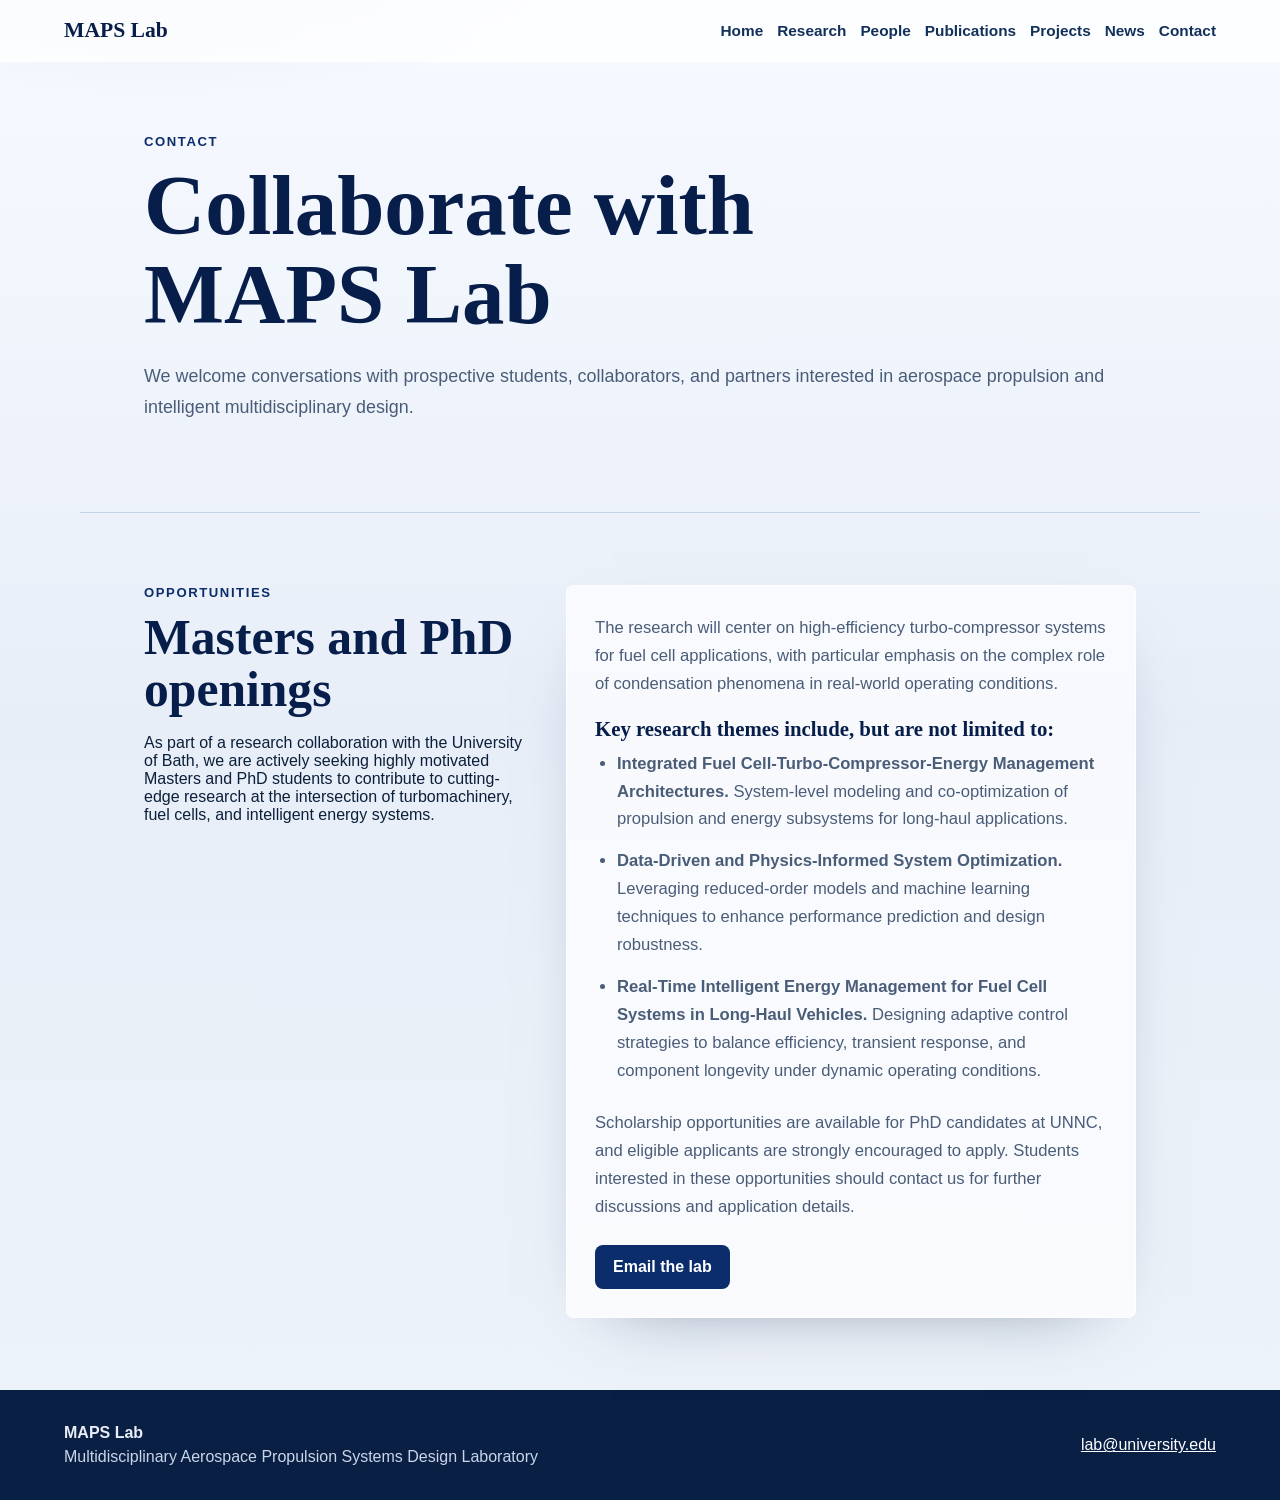
==== contact/index.html @ 4d996720 "Add multi-page website structure" ====
﻿<!doctype html>
<html lang="en">
<head>
  <meta charset="utf-8">
  <meta name="viewport" content="width=device-width, initial-scale=1">
  <title>Contact | MAPS Lab</title>
  <meta name="description" content="Contact - MAPS Lab">
  <link rel="stylesheet" href="../styles.css">
</head>
<body>
  <header class="site-header">
    <a class="brand" href="../index.html">MAPS Lab</a>
    <nav aria-label="Primary navigation">
      <a href="../index.html">Home</a>
      <a href="../research/">Research</a>
      <a href="../people/">People</a>
      <a href="../publications/">Publications</a>
      <a href="../projects/">Projects</a>
      <a href="../news/">News</a>
      <a href="../contact/">Contact</a>
    </nav>
  </header>

  <main>
    <section class="section page-hero">
      <p class="eyebrow">Contact</p>
      <h1>Collaborate with MAPS Lab</h1>
      <p class="lede">We welcome conversations with prospective students, collaborators, and partners interested in aerospace propulsion and intelligent multidisciplinary design.</p>
    </section>
    <section class="section openings-section">
      <div class="section-heading">
        <p class="eyebrow">Opportunities</p>
        <h2>Masters and PhD openings</h2>
        <p>As part of a research collaboration with the University of Bath, we are actively seeking highly motivated Masters and PhD students to contribute to cutting-edge research at the intersection of turbomachinery, fuel cells, and intelligent energy systems.</p>
      </div>
      <div class="openings-detail">
        <p>The research will center on high-efficiency turbo-compressor systems for fuel cell applications, with particular emphasis on the complex role of condensation phenomena in real-world operating conditions.</p>
        <h3>Key research themes include, but are not limited to:</h3>
        <ul>
          <li><strong>Integrated Fuel Cell-Turbo-Compressor-Energy Management Architectures.</strong> System-level modeling and co-optimization of propulsion and energy subsystems for long-haul applications.</li>
          <li><strong>Data-Driven and Physics-Informed System Optimization.</strong> Leveraging reduced-order models and machine learning techniques to enhance performance prediction and design robustness.</li>
          <li><strong>Real-Time Intelligent Energy Management for Fuel Cell Systems in Long-Haul Vehicles.</strong> Designing adaptive control strategies to balance efficiency, transient response, and component longevity under dynamic operating conditions.</li>
        </ul>
        <p>Scholarship opportunities are available for PhD candidates at UNNC, and eligible applicants are strongly encouraged to apply. Students interested in these opportunities should contact us for further discussions and application details.</p>
        <a class="button primary" href="mailto:lab@university.edu">Email the lab</a>
      </div>
    </section>
  </main>

  <footer class="site-footer">
    <div><strong>MAPS Lab</strong><p>Multidisciplinary Aerospace Propulsion Systems Design Laboratory</p></div>
    <a href="mailto:lab@university.edu">lab@university.edu</a>
  </footer>
</body>
</html>
---- styles.css ----
﻿:root {
  --bg: #eef3fa;
  --surface: #ffffff;
  --ink: #0b1f3a;
  --muted: #4a5d78;
  --primary: #0c2d6b;
  --primary-dark: #071e4a;
  --border: #c5d3e8;
  --soft: #e4ecf8;
  --shadow: 0 24px 70px -46px rgba(10, 31, 68, 0.55);
}

* {
  box-sizing: border-box;
}

html {
  scroll-behavior: smooth;
}

body {
  margin: 0;
  background:
    radial-gradient(900px 420px at 12% -10%, rgba(12, 45, 107, 0.12), transparent 60%),
    linear-gradient(180deg, #f7faff 0%, #e8eef8 48%, var(--bg) 100%);
  color: var(--ink);
  font-family: "Source Sans 3", "Segoe UI", Arial, sans-serif;
}

a {
  color: var(--primary);
}

.site-header {
  position: sticky;
  top: 0;
  z-index: 10;
  display: flex;
  align-items: center;
  justify-content: space-between;
  gap: 24px;
  padding: 18px clamp(20px, 5vw, 72px);
  border-bottom: 1px solid rgba(255, 255, 255, 0.72);
  background: rgba(255, 255, 255, 0.74);
  backdrop-filter: blur(18px);
}

.brand {
  color: var(--primary-dark);
  font-family: Georgia, serif;
  font-size: 1.35rem;
  font-weight: 700;
  text-decoration: none;
  white-space: nowrap;
}

nav {
  display: flex;
  flex-wrap: wrap;
  justify-content: flex-end;
  gap: 6px 14px;
}

nav a {
  color: #12305a;
  font-size: 0.96rem;
  font-weight: 650;
  text-decoration: none;
}

nav a:hover {
  color: var(--primary);
}

.section {
  max-width: 1120px;
  margin: 0 auto;
  padding: 72px clamp(20px, 5vw, 72px);
}

.hero {
  display: grid;
  grid-template-columns: minmax(0, 1.1fr) minmax(280px, 0.9fr);
  align-items: center;
  gap: 42px;
  min-height: calc(100vh - 72px);
}

.eyebrow {
  margin: 0 0 12px;
  color: var(--primary);
  font-size: 0.82rem;
  font-weight: 800;
  letter-spacing: 0.12em;
  text-transform: uppercase;
}

h1,
h2,
h3,
p {
  margin-top: 0;
}

h1,
h2,
h3 {
  font-family: Georgia, serif;
  line-height: 1.05;
}

h1 {
  max-width: 760px;
  margin-bottom: 22px;
  color: var(--primary-dark);
  font-size: clamp(2.5rem, 7vw, 5.3rem);
}

h2 {
  margin-bottom: 18px;
  color: var(--primary-dark);
  font-size: clamp(2rem, 4vw, 3.1rem);
}

h3 {
  margin-bottom: 10px;
  color: var(--primary-dark);
  font-size: 1.25rem;
}

.lede,
.prose p,
.callout p {
  color: var(--muted);
  font-size: 1.12rem;
  line-height: 1.7;
}
.vision-box {
  margin-bottom: 24px;
  padding: 22px 24px;
  border-left: 3px solid var(--primary);
  border-radius: 8px;
  background: rgba(255, 255, 255, 0.64);
  box-shadow: var(--shadow);
}

.vision-box p:last-child {
  margin-bottom: 0;
  color: var(--primary-dark);
  font-size: 1.2rem;
  font-weight: 650;
}

.hero-actions {
  display: flex;
  flex-wrap: wrap;
  gap: 12px;
  margin-top: 30px;
}

.button {
  display: inline-flex;
  align-items: center;
  justify-content: center;
  min-height: 44px;
  padding: 12px 18px;
  border-radius: 8px;
  font-weight: 800;
  text-decoration: none;
}

.button.primary {
  background: var(--primary);
  color: #fff;
}

.button.primary:hover {
  background: var(--primary-dark);
}

.button.secondary {
  border: 1px solid var(--border);
  background: rgba(255, 255, 255, 0.62);
  color: var(--primary);
}

.hero-panel,
.cards article,
.project-list article,
.callout {
  border: 1px solid rgba(255, 255, 255, 0.76);
  background: rgba(255, 255, 255, 0.62);
  box-shadow: var(--shadow);
}

.hero-panel {
  display: grid;
  gap: 1px;
  overflow: hidden;
  border-radius: 8px;
}

.hero-panel div {
  padding: 28px;
  background: rgba(255, 255, 255, 0.54);
}

.hero-panel span,
.project-list span,
.role {
  display: block;
  margin-bottom: 8px;
  color: var(--muted);
  font-size: 0.82rem;
  font-weight: 800;
  letter-spacing: 0.08em;
  text-transform: uppercase;
}

.hero-panel strong {
  display: block;
  margin-bottom: 8px;
  color: var(--primary-dark);
  font-size: 1.16rem;
}

.hero-panel p,
.cards p,
.project-list p,
.publication-list {
  color: var(--muted);
  line-height: 1.62;
}

.split {
  display: grid;
  grid-template-columns: minmax(220px, 0.8fr) minmax(0, 1.2fr);
  gap: 42px;
  border-top: 1px solid var(--border);
}

.section-heading {
  max-width: 680px;
  margin-bottom: 28px;
}

.cards,
.project-list {
  display: grid;
  gap: 16px;
}

.people-grid {
  grid-template-columns: repeat(4, minmax(0, 1fr));
}

.cards article,
.project-list article {
  border-radius: 8px;
  padding: 24px;
}

.project-list {
  grid-template-columns: repeat(3, minmax(0, 1fr));
}

.publication-list {
  margin: 0;
  padding-left: 20px;
}

.publication-list li + li {
  margin-top: 14px;
}

.callout {
  display: flex;
  align-items: center;
  justify-content: space-between;
  gap: 24px;
  border-radius: 8px;
}

.site-footer {
  display: flex;
  align-items: center;
  justify-content: space-between;
  gap: 24px;
  padding: 34px clamp(20px, 5vw, 72px);
  background: #0a1f44;
  color: #e8eef8;
}

.site-footer p {
  margin: 6px 0 0;
  color: #c9d6ea;
}

.site-footer a {
  color: #fff;
}

@media (max-width: 880px) {
  .site-header,
  .site-footer,
  .callout {
    align-items: flex-start;
    flex-direction: column;
  }

  nav {
    justify-content: flex-start;
  }

  .hero,
  .split,
  .people-grid,
  .project-list {
    grid-template-columns: 1fr;
  }

  .hero {
    min-height: auto;
  }
}

@media (max-width: 520px) {
  .section {
    padding-top: 52px;
    padding-bottom: 52px;
  }

  h1 {
    font-size: 2.65rem;
  }
}



.research-figure {
  margin: 30px 0 0;
  overflow: hidden;
  border: 1px solid rgba(255, 255, 255, 0.76);
  border-radius: 8px;
  background: rgba(255, 255, 255, 0.72);
  box-shadow: var(--shadow);
}

.research-figure img {
  display: block;
  width: 100%;
  height: auto;
  background: #000;
}

.research-figure figcaption {
  padding: 14px 18px 16px;
  color: var(--primary-dark);
  font-size: 0.98rem;
  font-weight: 700;
  line-height: 1.45;
}

.home-carousel {
  overflow: hidden;
  border: 1px solid rgba(255, 255, 255, 0.76);
  border-radius: 8px;
  background: rgba(255, 255, 255, 0.72);
  box-shadow: var(--shadow);
}

.carousel-track {
  position: relative;
  aspect-ratio: 16 / 9;
  background: #000;
}

.carousel-slide {
  position: absolute;
  inset: 0;
  margin: 0;
  opacity: 0;
  transition: opacity 420ms ease;
}

.carousel-slide.is-active {
  opacity: 1;
}

.carousel-slide img {
  display: block;
  width: 100%;
  height: 100%;
  object-fit: contain;
  background: #000;
}

.carousel-slide figcaption {
  position: absolute;
  left: 0;
  right: 0;
  bottom: 0;
  padding: 14px 18px;
  background: linear-gradient(180deg, transparent, rgba(0, 0, 0, 0.76));
  color: #fff;
  font-size: 0.95rem;
  font-weight: 700;
  line-height: 1.35;
}

.carousel-controls {
  display: flex;
  align-items: center;
  justify-content: space-between;
  gap: 12px;
  padding: 12px 14px;
}

.carousel-arrow,
.carousel-dots button {
  border: 1px solid var(--border);
  border-radius: 8px;
  background: #fff;
  color: var(--primary);
  font: inherit;
  font-size: 0.88rem;
  font-weight: 800;
}

.carousel-arrow {
  padding: 8px 12px;
}

.carousel-dots {
  display: flex;
  gap: 6px;
}

.carousel-dots button {
  width: 34px;
  height: 34px;
}

.carousel-arrow:hover,
.carousel-dots button:hover,
.carousel-dots button.is-active {
  border-color: var(--primary);
  background: var(--primary);
  color: #fff;
}

.openings-section {
  display: grid;
  grid-template-columns: minmax(220px, 0.8fr) minmax(0, 1.2fr);
  gap: 42px;
  border-top: 1px solid var(--border);
}

.openings-detail {
  padding: 28px;
  border: 1px solid rgba(255, 255, 255, 0.76);
  border-radius: 8px;
  background: rgba(255, 255, 255, 0.66);
  box-shadow: var(--shadow);
}

.openings-detail p,
.openings-detail li {
  color: var(--muted);
  font-size: 1.04rem;
  line-height: 1.68;
}

.openings-detail h3 {
  margin-top: 20px;
  font-size: 1.3rem;
}

.openings-detail ul {
  margin: 0 0 24px;
  padding-left: 22px;
}

.openings-detail li + li {
  margin-top: 14px;
}

.openings-detail .button {
  margin-top: 8px;
}

@media (max-width: 880px) {
  .openings-section {
    grid-template-columns: 1fr;
  }
}
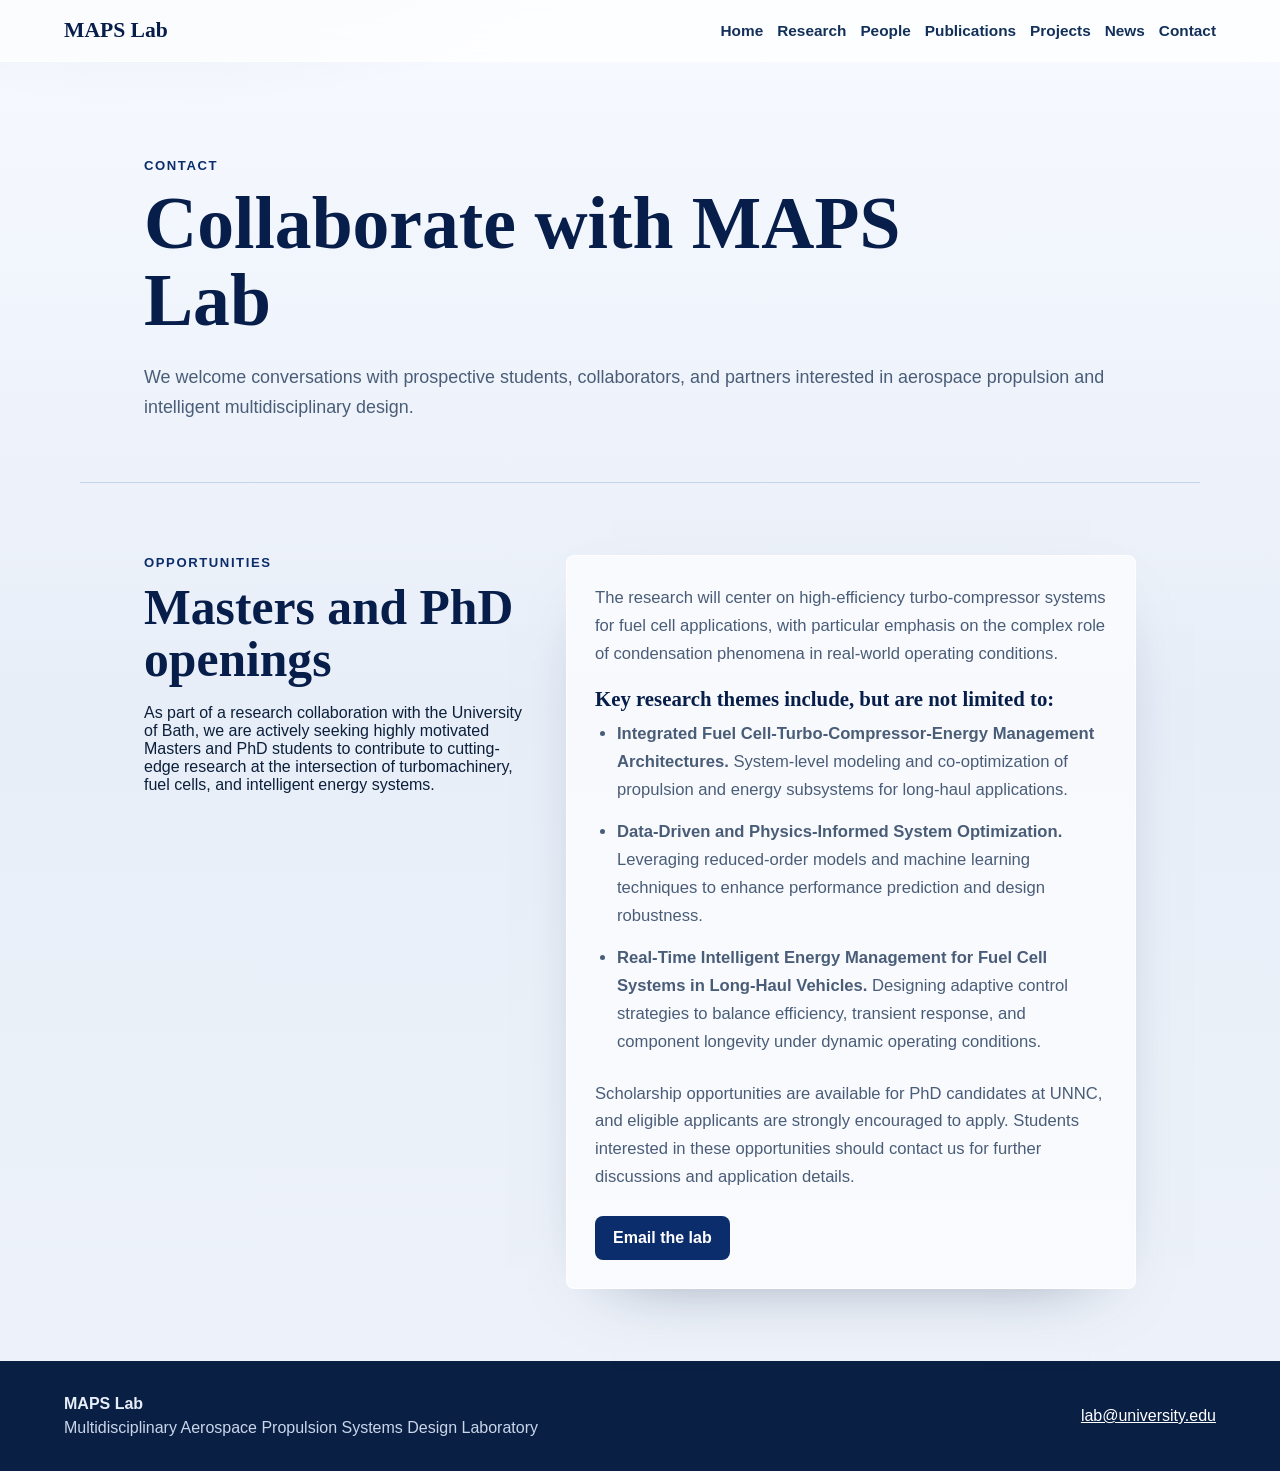
==== commit fb0ff623: "Fix-Pages-navigation-and-separate-pages" ====
--- a/contact/index.html
+++ b/contact/index.html
@@ -9,15 +9,15 @@
 </head>
 <body>
   <header class="site-header">
-    <a class="brand" href="../index.html">MAPS Lab</a>
+    <a class="brand" href="/">MAPS Lab</a>
     <nav aria-label="Primary navigation">
-      <a href="../index.html">Home</a>
-      <a href="../research/">Research</a>
-      <a href="../people/">People</a>
-      <a href="../publications/">Publications</a>
-      <a href="../projects/">Projects</a>
-      <a href="../news/">News</a>
-      <a href="../contact/">Contact</a>
+      <a href="/">Home</a>
+      <a href="/research/">Research</a>
+      <a href="/people/">People</a>
+      <a href="/publications/">Publications</a>
+      <a href="/projects/">Projects</a>
+      <a href="/news/">News</a>
+      <a href="/contact/">Contact</a>
     </nav>
   </header>
 
@@ -54,3 +54,4 @@
 </body>
 </html>
 
+
--- a/styles.css
+++ b/styles.css
@@ -494,3 +494,60 @@
     grid-template-columns: 1fr;
   }
 }
+
+.page-hero {
+  padding-top: 96px;
+  padding-bottom: 42px;
+}
+
+.page-hero h1 {
+  max-width: 880px;
+  font-size: clamp(2.5rem, 6vw, 4.6rem);
+}
+
+.feature-grid {
+  grid-template-columns: repeat(3, minmax(0, 1fr));
+}
+
+.highlight-list {
+  display: grid;
+  gap: 16px;
+}
+
+.highlight-list article {
+  padding: 24px;
+  border: 1px solid rgba(255, 255, 255, 0.76);
+  border-radius: 8px;
+  background: rgba(255, 255, 255, 0.62);
+  box-shadow: var(--shadow);
+}
+
+.highlight-list span,
+.project-list span {
+  display: block;
+  margin-bottom: 8px;
+  color: var(--muted);
+  font-size: 0.82rem;
+  font-weight: 800;
+  letter-spacing: 0.08em;
+  text-transform: uppercase;
+}
+
+.section-link {
+  margin-top: 22px;
+  font-weight: 800;
+}
+
+.inline-image {
+  display: block;
+  width: 100%;
+  margin-top: 18px;
+  border-radius: 8px;
+  background: #fff;
+}
+
+@media (max-width: 880px) {
+  .feature-grid {
+    grid-template-columns: 1fr;
+  }
+}
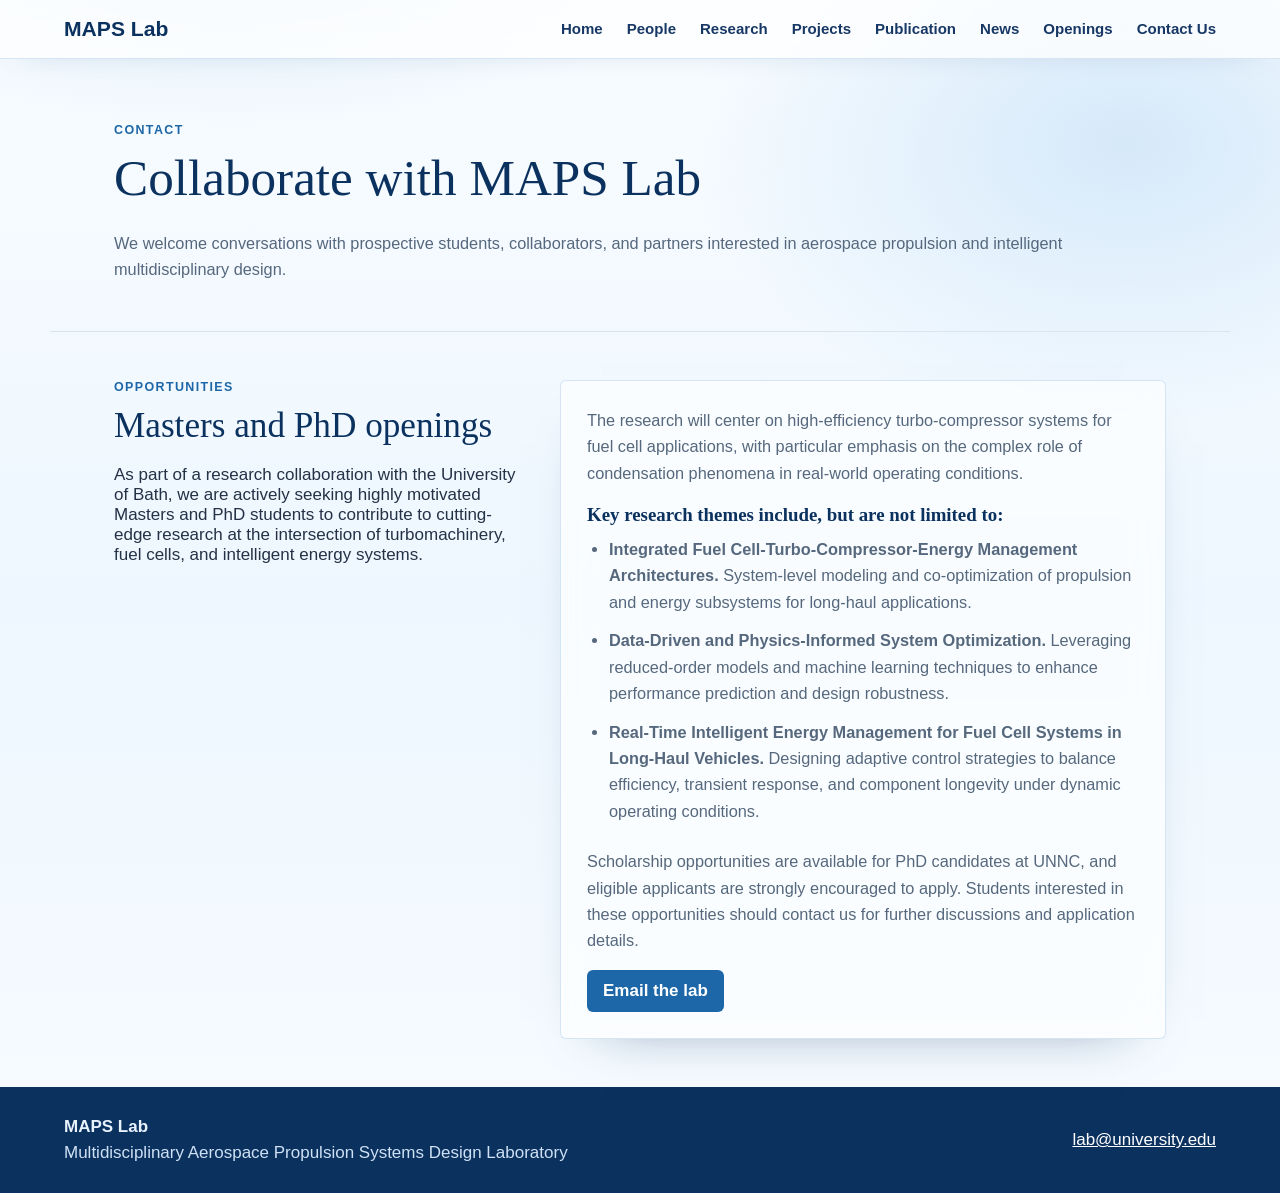
==== commit 3fe8a404: "Polish site content and navigation" ====
--- a/contact/index.html
+++ b/contact/index.html
@@ -1,4 +1,4 @@
-﻿<!doctype html>
+<!doctype html>
 <html lang="en">
 <head>
   <meta charset="utf-8">
@@ -6,18 +6,20 @@
   <title>Contact | MAPS Lab</title>
   <meta name="description" content="Contact - MAPS Lab">
   <link rel="stylesheet" href="../styles.css">
+  <link rel="icon" href="/assets/favicon.svg" type="image/svg+xml">
 </head>
 <body>
   <header class="site-header">
     <a class="brand" href="/">MAPS Lab</a>
     <nav aria-label="Primary navigation">
       <a href="/">Home</a>
+      <a href="/people/">People</a>
       <a href="/research/">Research</a>
-      <a href="/people/">People</a>
-      <a href="/publications/">Publications</a>
       <a href="/projects/">Projects</a>
+      <a href="/publications/">Publication</a>
       <a href="/news/">News</a>
-      <a href="/contact/">Contact</a>
+      <a href="/openings/">Openings</a>
+      <a href="/contact/">Contact Us</a>
     </nav>
   </header>
 
@@ -53,5 +55,3 @@
   </footer>
 </body>
 </html>
-
-
--- a/styles.css
+++ b/styles.css
@@ -1,13 +1,13 @@
-﻿:root {
-  --bg: #eef3fa;
+:root {
+  --bg: #f4f8fd;
   --surface: #ffffff;
-  --ink: #0b1f3a;
-  --muted: #4a5d78;
-  --primary: #0c2d6b;
-  --primary-dark: #071e4a;
-  --border: #c5d3e8;
-  --soft: #e4ecf8;
-  --shadow: 0 24px 70px -46px rgba(10, 31, 68, 0.55);
+  --ink: #243246;
+  --muted: #56687d;
+  --primary: #1d67a8;
+  --primary-dark: #0b315f;
+  --primary-soft: #e7f1fb;
+  --border: #d9e4ef;
+  --shadow: 0 18px 42px -32px rgba(13, 50, 94, 0.5);
 }
 
 * {
@@ -20,11 +20,10 @@
 
 body {
   margin: 0;
-  background:
-    radial-gradient(900px 420px at 12% -10%, rgba(12, 45, 107, 0.12), transparent 60%),
-    linear-gradient(180deg, #f7faff 0%, #e8eef8 48%, var(--bg) 100%);
+  background: linear-gradient(180deg, #ffffff 0%, var(--bg) 100%);
   color: var(--ink);
   font-family: "Source Sans 3", "Segoe UI", Arial, sans-serif;
+  font-size: 17px;
 }
 
 a {
@@ -38,17 +37,16 @@
   display: flex;
   align-items: center;
   justify-content: space-between;
-  gap: 24px;
-  padding: 18px clamp(20px, 5vw, 72px);
-  border-bottom: 1px solid rgba(255, 255, 255, 0.72);
-  background: rgba(255, 255, 255, 0.74);
-  backdrop-filter: blur(18px);
+  gap: 28px;
+  padding: 14px clamp(20px, 5vw, 72px);
+  border-bottom: 1px solid var(--border);
+  background: rgba(255, 255, 255, 0.94);
+  backdrop-filter: blur(12px);
 }
 
 .brand {
   color: var(--primary-dark);
-  font-family: Georgia, serif;
-  font-size: 1.35rem;
+  font-size: 1.45rem;
   font-weight: 700;
   text-decoration: none;
   white-space: nowrap;
@@ -58,14 +56,15 @@
   display: flex;
   flex-wrap: wrap;
   justify-content: flex-end;
-  gap: 6px 14px;
+  gap: 8px 26px;
 }
 
 nav a {
-  color: #12305a;
-  font-size: 0.96rem;
-  font-weight: 650;
+  color: #111827;
+  font-size: 1.02rem;
+  font-weight: 600;
   text-decoration: none;
+  white-space: nowrap;
 }
 
 nav a:hover {
@@ -73,26 +72,20 @@
 }
 
 .section {
-  max-width: 1120px;
+  max-width: 1180px;
   margin: 0 auto;
-  padding: 72px clamp(20px, 5vw, 72px);
-}
-
-.hero {
+  padding: 48px clamp(20px, 5vw, 64px);
+}
+
+.home-layout {
   display: grid;
-  grid-template-columns: minmax(0, 1.1fr) minmax(280px, 0.9fr);
-  align-items: center;
-  gap: 42px;
-  min-height: calc(100vh - 72px);
-}
-
-.eyebrow {
-  margin: 0 0 12px;
-  color: var(--primary);
-  font-size: 0.82rem;
-  font-weight: 800;
-  letter-spacing: 0.12em;
-  text-transform: uppercase;
+  grid-template-columns: minmax(0, 1fr) 320px;
+  gap: 48px;
+  align-items: start;
+}
+
+.home-main h1 {
+  margin: 28px 0 28px;
 }
 
 h1,
@@ -105,66 +98,293 @@
 h1,
 h2,
 h3 {
-  font-family: Georgia, serif;
-  line-height: 1.05;
+  color: var(--primary-dark);
+  font-family: Georgia, "Times New Roman", serif;
+  line-height: 1.15;
 }
 
 h1 {
   max-width: 760px;
   margin-bottom: 22px;
-  color: var(--primary-dark);
-  font-size: clamp(2.5rem, 7vw, 5.3rem);
+  font-size: clamp(2.05rem, 4.6vw, 3.1rem);
+  font-weight: 500;
 }
 
 h2 {
   margin-bottom: 18px;
-  color: var(--primary-dark);
-  font-size: clamp(2rem, 4vw, 3.1rem);
+  font-size: clamp(1.55rem, 3vw, 2.2rem);
+  font-weight: 500;
 }
 
 h3 {
   margin-bottom: 10px;
-  color: var(--primary-dark);
-  font-size: 1.25rem;
+  font-size: 1.18rem;
+}
+
+.eyebrow {
+  margin: 0 0 12px;
+  color: var(--primary);
+  font-size: 0.78rem;
+  font-weight: 800;
+  letter-spacing: 0.11em;
+  text-transform: uppercase;
 }
 
 .lede,
 .prose p,
-.callout p {
+.callout p,
+.home-copy p,
+.news-item p,
+.openings-detail p,
+.openings-detail li {
   color: var(--muted);
-  font-size: 1.12rem;
-  line-height: 1.7;
-}
+  font-size: 1.02rem;
+  line-height: 1.62;
+}
+
+.home-copy {
+  max-width: 820px;
+  margin-top: 30px;
+}
+
+.home-copy p {
+  margin-bottom: 18px;
+}
+
+.news-panel {
+  margin-top: 28px;
+  padding: 28px 26px 30px;
+  border: 1px solid var(--border);
+  border-radius: 6px;
+  background: var(--surface);
+  box-shadow: var(--shadow);
+}
+
+.news-panel h2 {
+  margin-bottom: 22px;
+  font-family: "Source Sans 3", "Segoe UI", Arial, sans-serif;
+  font-size: 1.7rem;
+  font-weight: 500;
+}
+
+.news-item {
+  padding-bottom: 22px;
+}
+
+.news-item + .news-item {
+  padding-top: 4px;
+  border-top: 1px solid var(--border);
+}
+
+.news-item time,
+.hero-panel span,
+.project-list span,
+.role,
+.highlight-list span {
+  display: block;
+  margin-bottom: 8px;
+  color: var(--primary-dark);
+  font-size: 0.96rem;
+  font-weight: 700;
+}
+
+.news-item p {
+  margin-bottom: 0;
+}
+
+.home-carousel,
+.research-figure {
+  overflow: hidden;
+  border: 1px solid var(--border);
+  border-radius: 6px;
+  background: var(--surface);
+  box-shadow: var(--shadow);
+}
+
+.carousel-track {
+  position: relative;
+  aspect-ratio: 16 / 9;
+  background: #fff;
+}
+
+.carousel-slide {
+  position: absolute;
+  inset: 0;
+  margin: 0;
+  opacity: 0;
+  transition: opacity 420ms ease;
+}
+
+.carousel-slide.is-active {
+  opacity: 1;
+}
+
+.carousel-slide img {
+  display: block;
+  width: 100%;
+  height: 100%;
+  object-fit: contain;
+  background: #fff;
+}
+
+.carousel-slide figcaption {
+  position: absolute;
+  left: 0;
+  right: 0;
+  bottom: 0;
+  padding: 12px 16px;
+  background: linear-gradient(180deg, rgba(11, 49, 95, 0), rgba(11, 49, 95, 0.86));
+  color: #fff;
+  font-size: 0.9rem;
+  font-weight: 700;
+  line-height: 1.35;
+}
+
+.carousel-controls {
+  display: flex;
+  align-items: center;
+  justify-content: space-between;
+  gap: 12px;
+  padding: 10px 12px;
+  border-top: 1px solid var(--border);
+  background: #f8fbff;
+}
+
+.carousel-arrow,
+.carousel-dots button {
+  border: 1px solid var(--border);
+  border-radius: 6px;
+  background: #fff;
+  color: var(--primary);
+  font: inherit;
+  font-size: 0.82rem;
+  font-weight: 700;
+}
+
+.carousel-arrow {
+  padding: 7px 10px;
+}
+
+.carousel-dots {
+  display: flex;
+  gap: 6px;
+}
+
+.carousel-dots button {
+  width: 30px;
+  height: 30px;
+}
+
+.carousel-arrow:hover,
+.carousel-dots button:hover,
+.carousel-dots button.is-active {
+  border-color: var(--primary);
+  background: var(--primary);
+  color: #fff;
+}
+
+.compact-section {
+  padding-top: 20px;
+  border-top: 1px solid var(--border);
+}
+
+.section-heading {
+  max-width: 720px;
+  margin-bottom: 24px;
+}
+
+.cards,
+.project-list,
+.highlight-list {
+  display: grid;
+  gap: 16px;
+}
+
+.feature-grid {
+  grid-template-columns: repeat(3, minmax(0, 1fr));
+}
+
+.people-grid {
+  grid-template-columns: repeat(4, minmax(0, 1fr));
+}
+
+.project-list {
+  grid-template-columns: repeat(3, minmax(0, 1fr));
+}
+
+.cards article,
+.project-list article,
+.highlight-list article,
+.openings-detail,
+.callout,
+.vision-box {
+  border: 1px solid var(--border);
+  border-radius: 6px;
+  background: rgba(255, 255, 255, 0.86);
+  box-shadow: var(--shadow);
+}
+
+.cards article,
+.project-list article,
+.highlight-list article {
+  padding: 22px;
+}
+
+.cards p,
+.project-list p,
+.highlight-list p,
+.publication-list {
+  color: var(--muted);
+  line-height: 1.6;
+}
+
+.section-link {
+  margin-top: 20px;
+  font-weight: 700;
+}
+
+.split,
+.openings-section {
+  display: grid;
+  grid-template-columns: minmax(220px, 0.8fr) minmax(0, 1.2fr);
+  gap: 42px;
+  border-top: 1px solid var(--border);
+}
+
 .vision-box {
   margin-bottom: 24px;
-  padding: 22px 24px;
-  border-left: 3px solid var(--primary);
-  border-radius: 8px;
-  background: rgba(255, 255, 255, 0.64);
-  box-shadow: var(--shadow);
+  padding: 20px 22px;
+  border-left: 4px solid var(--primary);
 }
 
 .vision-box p:last-child {
   margin-bottom: 0;
   color: var(--primary-dark);
-  font-size: 1.2rem;
+  font-size: 1.08rem;
   font-weight: 650;
+}
+
+.hero {
+  display: grid;
+  grid-template-columns: minmax(0, 1.1fr) minmax(280px, 0.9fr);
+  align-items: center;
+  gap: 42px;
 }
 
 .hero-actions {
   display: flex;
   flex-wrap: wrap;
   gap: 12px;
-  margin-top: 30px;
+  margin-top: 28px;
 }
 
 .button {
   display: inline-flex;
   align-items: center;
   justify-content: center;
-  min-height: 44px;
-  padding: 12px 18px;
-  border-radius: 8px;
+  min-height: 42px;
+  padding: 10px 16px;
+  border-radius: 6px;
   font-weight: 800;
   text-decoration: none;
 }
@@ -180,88 +400,36 @@
 
 .button.secondary {
   border: 1px solid var(--border);
-  background: rgba(255, 255, 255, 0.62);
+  background: #fff;
   color: var(--primary);
 }
 
-.hero-panel,
-.cards article,
-.project-list article,
-.callout {
-  border: 1px solid rgba(255, 255, 255, 0.76);
-  background: rgba(255, 255, 255, 0.62);
-  box-shadow: var(--shadow);
-}
-
-.hero-panel {
-  display: grid;
-  gap: 1px;
-  overflow: hidden;
-  border-radius: 8px;
-}
-
-.hero-panel div {
-  padding: 28px;
-  background: rgba(255, 255, 255, 0.54);
-}
-
-.hero-panel span,
-.project-list span,
-.role {
-  display: block;
-  margin-bottom: 8px;
-  color: var(--muted);
-  font-size: 0.82rem;
-  font-weight: 800;
-  letter-spacing: 0.08em;
-  text-transform: uppercase;
-}
-
-.hero-panel strong {
-  display: block;
-  margin-bottom: 8px;
-  color: var(--primary-dark);
-  font-size: 1.16rem;
-}
-
-.hero-panel p,
-.cards p,
-.project-list p,
-.publication-list {
-  color: var(--muted);
-  line-height: 1.62;
-}
-
-.split {
-  display: grid;
-  grid-template-columns: minmax(220px, 0.8fr) minmax(0, 1.2fr);
-  gap: 42px;
-  border-top: 1px solid var(--border);
-}
-
-.section-heading {
-  max-width: 680px;
-  margin-bottom: 28px;
-}
-
-.cards,
-.project-list {
-  display: grid;
-  gap: 16px;
-}
-
-.people-grid {
-  grid-template-columns: repeat(4, minmax(0, 1fr));
-}
-
-.cards article,
-.project-list article {
-  border-radius: 8px;
-  padding: 24px;
-}
-
-.project-list {
-  grid-template-columns: repeat(3, minmax(0, 1fr));
+.page-hero {
+  padding-top: 64px;
+  padding-bottom: 32px;
+}
+
+.page-hero h1 {
+  max-width: 880px;
+  font-size: clamp(2.1rem, 4.5vw, 3.2rem);
+}
+
+.openings-detail {
+  padding: 26px;
+}
+
+.openings-detail h3 {
+  margin-top: 18px;
+  font-size: 1.18rem;
+}
+
+.openings-detail ul {
+  margin: 0 0 24px;
+  padding-left: 22px;
+}
+
+.openings-detail li + li {
+  margin-top: 12px;
 }
 
 .publication-list {
@@ -273,12 +441,39 @@
   margin-top: 14px;
 }
 
+.research-figure {
+  margin: 30px 0 0;
+}
+
+.research-figure img {
+  display: block;
+  width: 100%;
+  height: auto;
+  background: #fff;
+}
+
+.research-figure figcaption {
+  padding: 14px 18px 16px;
+  color: var(--primary-dark);
+  font-size: 0.98rem;
+  font-weight: 700;
+  line-height: 1.45;
+}
+
+.inline-image {
+  display: block;
+  width: 100%;
+  margin-top: 18px;
+  border-radius: 6px;
+  background: #fff;
+}
+
 .callout {
   display: flex;
   align-items: center;
   justify-content: space-between;
   gap: 24px;
-  border-radius: 8px;
+  padding: 24px;
 }
 
 .site-footer {
@@ -286,18 +481,28 @@
   align-items: center;
   justify-content: space-between;
   gap: 24px;
-  padding: 34px clamp(20px, 5vw, 72px);
-  background: #0a1f44;
-  color: #e8eef8;
+  padding: 30px clamp(20px, 5vw, 72px);
+  background: var(--primary-dark);
+  color: #e8f2fd;
 }
 
 .site-footer p {
   margin: 6px 0 0;
-  color: #c9d6ea;
+  color: #cfe1f5;
 }
 
 .site-footer a {
   color: #fff;
+}
+
+@media (max-width: 980px) {
+  .home-layout {
+    grid-template-columns: 1fr;
+  }
+
+  .news-panel {
+    margin-top: 0;
+  }
 }
 
 @media (max-width: 880px) {
@@ -310,244 +515,368 @@
 
   nav {
     justify-content: flex-start;
+    gap: 8px 18px;
   }
 
   .hero,
   .split,
+  .openings-section,
   .people-grid,
-  .project-list {
+  .project-list,
+  .feature-grid {
     grid-template-columns: 1fr;
   }
-
-  .hero {
-    min-height: auto;
-  }
 }
 
 @media (max-width: 520px) {
+  body {
+    font-size: 16px;
+  }
+
   .section {
-    padding-top: 52px;
-    padding-bottom: 52px;
+    padding-top: 38px;
+    padding-bottom: 38px;
   }
 
   h1 {
-    font-size: 2.65rem;
-  }
-}
-
-
-
-.research-figure {
-  margin: 30px 0 0;
+    font-size: 2.15rem;
+  }
+
+  .carousel-slide figcaption {
+    position: static;
+    background: var(--primary-dark);
+  }
+
+  .carousel-track {
+    aspect-ratio: 4 / 3;
+  }
+}
+
+/* Local polish: lighter blue glass homepage and smoother research slides. */
+body {
+  background:
+    radial-gradient(780px 360px at 18% -8%, rgba(74, 151, 220, 0.18), transparent 64%),
+    radial-gradient(640px 420px at 88% 12%, rgba(210, 231, 249, 0.9), transparent 68%),
+    linear-gradient(180deg, #f8fcff 0%, #eef7ff 50%, #f6fbff 100%);
+}
+
+.site-header {
+  border-bottom-color: rgba(183, 210, 235, 0.55);
+  background: rgba(255, 255, 255, 0.74);
+  box-shadow: 0 10px 30px -26px rgba(13, 50, 94, 0.55);
+}
+
+.lab-title {
+  max-width: 820px;
+  margin: 28px 0 10px;
+  color: var(--primary-dark);
+  font-size: clamp(1.18rem, 2.2vw, 1.45rem);
+  font-weight: 800;
+  line-height: 1.35;
+}
+
+.home-main h1 {
+  margin: 0 0 24px;
+  font-size: clamp(1.8rem, 3.4vw, 2.45rem);
+}
+
+.home-carousel {
+  position: relative;
+  padding: 16px 16px 14px;
+  border: 0;
+  border-radius: 18px;
+  background: rgba(255, 255, 255, 0.58);
+  box-shadow: 0 24px 70px -42px rgba(13, 50, 94, 0.65);
+  backdrop-filter: blur(18px) saturate(135%);
+}
+
+.carousel-track {
   overflow: hidden;
-  border: 1px solid rgba(255, 255, 255, 0.76);
-  border-radius: 8px;
-  background: rgba(255, 255, 255, 0.72);
-  box-shadow: var(--shadow);
-}
-
-.research-figure img {
-  display: block;
-  width: 100%;
-  height: auto;
-  background: #000;
-}
-
-.research-figure figcaption {
-  padding: 14px 18px 16px;
-  color: var(--primary-dark);
-  font-size: 0.98rem;
-  font-weight: 700;
-  line-height: 1.45;
-}
-
-.home-carousel {
-  overflow: hidden;
-  border: 1px solid rgba(255, 255, 255, 0.76);
-  border-radius: 8px;
-  background: rgba(255, 255, 255, 0.72);
-  box-shadow: var(--shadow);
-}
-
-.carousel-track {
-  position: relative;
-  aspect-ratio: 16 / 9;
-  background: #000;
-}
-
-.carousel-slide {
-  position: absolute;
-  inset: 0;
-  margin: 0;
-  opacity: 0;
-  transition: opacity 420ms ease;
-}
-
-.carousel-slide.is-active {
-  opacity: 1;
+  border-radius: 13px;
+  background: #fff;
+  box-shadow: inset 0 0 0 1px rgba(255, 255, 255, 0.72);
 }
 
 .carousel-slide img {
-  display: block;
-  width: 100%;
-  height: 100%;
-  object-fit: contain;
-  background: #000;
+  background: #fff;
 }
 
 .carousel-slide figcaption {
-  position: absolute;
-  left: 0;
-  right: 0;
-  bottom: 0;
-  padding: 14px 18px;
-  background: linear-gradient(180deg, transparent, rgba(0, 0, 0, 0.76));
-  color: #fff;
-  font-size: 0.95rem;
-  font-weight: 700;
-  line-height: 1.35;
+  left: 22px;
+  right: 22px;
+  bottom: 16px;
+  padding: 11px 16px;
+  border-radius: 999px;
+  background: rgba(255, 255, 255, 0.78);
+  color: var(--primary-dark);
+  box-shadow: 0 16px 36px -24px rgba(13, 50, 94, 0.8);
+  backdrop-filter: blur(14px) saturate(145%);
 }
 
 .carousel-controls {
-  display: flex;
-  align-items: center;
-  justify-content: space-between;
-  gap: 12px;
-  padding: 12px 14px;
+  padding: 12px 2px 0;
+  border-top: 0;
+  background: transparent;
 }
 
 .carousel-arrow,
 .carousel-dots button {
-  border: 1px solid var(--border);
-  border-radius: 8px;
-  background: #fff;
-  color: var(--primary);
-  font: inherit;
-  font-size: 0.88rem;
-  font-weight: 800;
+  border: 0;
+  background: rgba(255, 255, 255, 0.74);
+  color: var(--primary-dark);
+  box-shadow: 0 10px 24px -18px rgba(13, 50, 94, 0.9);
+  backdrop-filter: blur(12px);
 }
 
 .carousel-arrow {
-  padding: 8px 12px;
+  width: 38px;
+  height: 34px;
+  padding: 0;
+  border-radius: 999px;
+  font-size: 1.45rem;
+  line-height: 1;
 }
 
 .carousel-dots {
-  display: flex;
-  gap: 6px;
+  align-items: center;
 }
 
 .carousel-dots button {
-  width: 34px;
-  height: 34px;
+  width: 11px;
+  height: 11px;
+  padding: 0;
+  border-radius: 999px;
+  color: transparent;
+  font-size: 0;
 }
 
 .carousel-arrow:hover,
 .carousel-dots button:hover,
 .carousel-dots button.is-active {
-  border-color: var(--primary);
-  background: var(--primary);
-  color: #fff;
-}
-
-.openings-section {
-  display: grid;
-  grid-template-columns: minmax(220px, 0.8fr) minmax(0, 1.2fr);
-  gap: 42px;
-  border-top: 1px solid var(--border);
-}
-
-.openings-detail {
-  padding: 28px;
-  border: 1px solid rgba(255, 255, 255, 0.76);
-  border-radius: 8px;
-  background: rgba(255, 255, 255, 0.66);
-  box-shadow: var(--shadow);
-}
-
-.openings-detail p,
-.openings-detail li {
-  color: var(--muted);
-  font-size: 1.04rem;
-  line-height: 1.68;
-}
-
-.openings-detail h3 {
-  margin-top: 20px;
-  font-size: 1.3rem;
-}
-
-.openings-detail ul {
-  margin: 0 0 24px;
-  padding-left: 22px;
-}
-
-.openings-detail li + li {
-  margin-top: 14px;
-}
-
-.openings-detail .button {
-  margin-top: 8px;
-}
-
-@media (max-width: 880px) {
-  .openings-section {
-    grid-template-columns: 1fr;
-  }
-}
-
-.page-hero {
-  padding-top: 96px;
-  padding-bottom: 42px;
-}
-
-.page-hero h1 {
-  max-width: 880px;
-  font-size: clamp(2.5rem, 6vw, 4.6rem);
-}
-
-.feature-grid {
-  grid-template-columns: repeat(3, minmax(0, 1fr));
-}
-
-.highlight-list {
-  display: grid;
-  gap: 16px;
-}
-
-.highlight-list article {
-  padding: 24px;
-  border: 1px solid rgba(255, 255, 255, 0.76);
-  border-radius: 8px;
+  background: rgba(204, 229, 248, 0.9);
+  color: var(--primary-dark);
+}
+
+.carousel-dots button.is-active {
+  width: 24px;
+}
+
+.news-panel,
+.cards article,
+.project-list article,
+.highlight-list article,
+.openings-detail,
+.callout,
+.vision-box,
+.publication-section {
+  border-color: rgba(198, 220, 239, 0.72);
+  background: rgba(255, 255, 255, 0.64);
+  box-shadow: 0 22px 54px -42px rgba(13, 50, 94, 0.62);
+  backdrop-filter: blur(16px) saturate(130%);
+}
+
+.vision-statement {
+  margin: 0 0 22px;
+  padding: 18px 20px;
+  border-left: 4px solid rgba(29, 103, 168, 0.72);
+  border-radius: 14px;
   background: rgba(255, 255, 255, 0.62);
-  box-shadow: var(--shadow);
-}
-
-.highlight-list span,
-.project-list span {
+  box-shadow: 0 18px 44px -36px rgba(13, 50, 94, 0.7);
+  backdrop-filter: blur(15px) saturate(130%);
+}
+
+.vision-statement strong {
   display: block;
   margin-bottom: 8px;
+  color: var(--primary-dark);
+  font-size: 1.02rem;
+  letter-spacing: 0.05em;
+  text-transform: uppercase;
+}
+
+.vision-statement p {
+  margin: 0;
+  color: var(--primary-dark);
+  font-weight: 650;
+}
+
+.research-focus-grid article {
+  min-height: 100%;
+}
+
+.compact-list {
+  margin: 16px 0 0;
+  padding-left: 20px;
   color: var(--muted);
+  line-height: 1.58;
+}
+
+.compact-list li + li {
+  margin-top: 8px;
+}
+
+.publication-section {
+  margin-top: 26px;
+  border: 1px solid rgba(198, 220, 239, 0.72);
+  border-radius: 18px;
+}
+
+.publication-section .section-heading {
+  margin-bottom: 18px;
+}
+
+.publication-list {
+  padding-left: 24px;
+  color: var(--muted);
+  font-size: 1rem;
+  line-height: 1.64;
+}
+
+.publication-list li + li {
+  margin-top: 16px;
+}
+
+.publication-list a {
+  overflow-wrap: anywhere;
+}
+
+.keynote-list {
+  list-style: none;
+  padding-left: 0;
+}
+
+.keynote-list li {
+  padding: 18px 20px;
+  border-radius: 14px;
+  background: rgba(255, 255, 255, 0.62);
+}
+
+@media (max-width: 520px) {
+  .lab-title {
+    margin-top: 12px;
+    font-size: 1.08rem;
+  }
+
+  .home-main h1 {
+    font-size: 1.9rem;
+  }
+
+  .home-carousel {
+    padding: 10px;
+  }
+
+  .carousel-slide figcaption {
+    position: absolute;
+    left: 10px;
+    right: 10px;
+    bottom: 10px;
+    border-radius: 12px;
+    font-size: 0.78rem;
+  }
+}
+
+.past-projects {
+  border-top: 1px solid rgba(198, 220, 239, 0.72);
+}
+
+.past-project-list {
+  display: grid;
+  gap: 14px;
+}
+
+.past-project-list article {
+  padding: 20px 22px;
+  border: 1px solid rgba(198, 220, 239, 0.72);
+  border-radius: 16px;
+  background: rgba(255, 255, 255, 0.64);
+  box-shadow: 0 22px 54px -42px rgba(13, 50, 94, 0.62);
+  backdrop-filter: blur(16px) saturate(130%);
+}
+
+.past-project-list h3 {
+  margin-bottom: 0;
+  font-size: 1.08rem;
+  line-height: 1.35;
+}
+
+.project-meta {
+  display: flex;
+  flex-wrap: wrap;
+  gap: 8px;
+  margin-bottom: 10px;
+}
+
+.project-meta span {
+  display: inline-flex;
+  align-items: center;
+  min-height: 26px;
+  padding: 4px 9px;
+  border-radius: 999px;
+  background: rgba(231, 241, 251, 0.72);
+  color: var(--primary-dark);
   font-size: 0.82rem;
+  font-weight: 700;
+}
+
+/* Restore polished navigation after adding Contact Us. */
+.site-header {
+  flex-direction: row;
+  align-items: center;
+  padding-top: 12px;
+  padding-bottom: 12px;
+}
+
+.brand {
+  color: var(--primary-dark);
+  font-size: 1.32rem;
   font-weight: 800;
-  letter-spacing: 0.08em;
-  text-transform: uppercase;
-}
-
-.section-link {
-  margin-top: 22px;
-  font-weight: 800;
-}
-
-.inline-image {
-  display: block;
-  width: 100%;
-  margin-top: 18px;
-  border-radius: 8px;
-  background: #fff;
-}
-
-@media (max-width: 880px) {
-  .feature-grid {
-    grid-template-columns: 1fr;
-  }
-}
+  text-decoration: none;
+}
+
+.site-header nav {
+  display: flex;
+  flex: 1 1 auto;
+  flex-wrap: nowrap;
+  justify-content: flex-end;
+  gap: clamp(12px, 2vw, 24px);
+  overflow-x: auto;
+  scrollbar-width: none;
+}
+
+.site-header nav::-webkit-scrollbar {
+  display: none;
+}
+
+.site-header nav a {
+  display: inline-flex;
+  align-items: center;
+  min-height: 34px;
+  color: #173765;
+  font-size: 0.94rem;
+  font-weight: 700;
+  line-height: 1;
+  text-decoration: none;
+  white-space: nowrap;
+}
+
+.site-header nav a:hover {
+  color: var(--primary);
+}
+
+@media (max-width: 760px) {
+  .site-header {
+    gap: 10px;
+    padding-top: 12px;
+    padding-bottom: 10px;
+  }
+
+  .brand {
+    font-size: 1.2rem;
+  }
+
+  .site-header nav {
+    justify-content: flex-start;
+    width: 100%;
+    gap: 16px;
+  }
+}
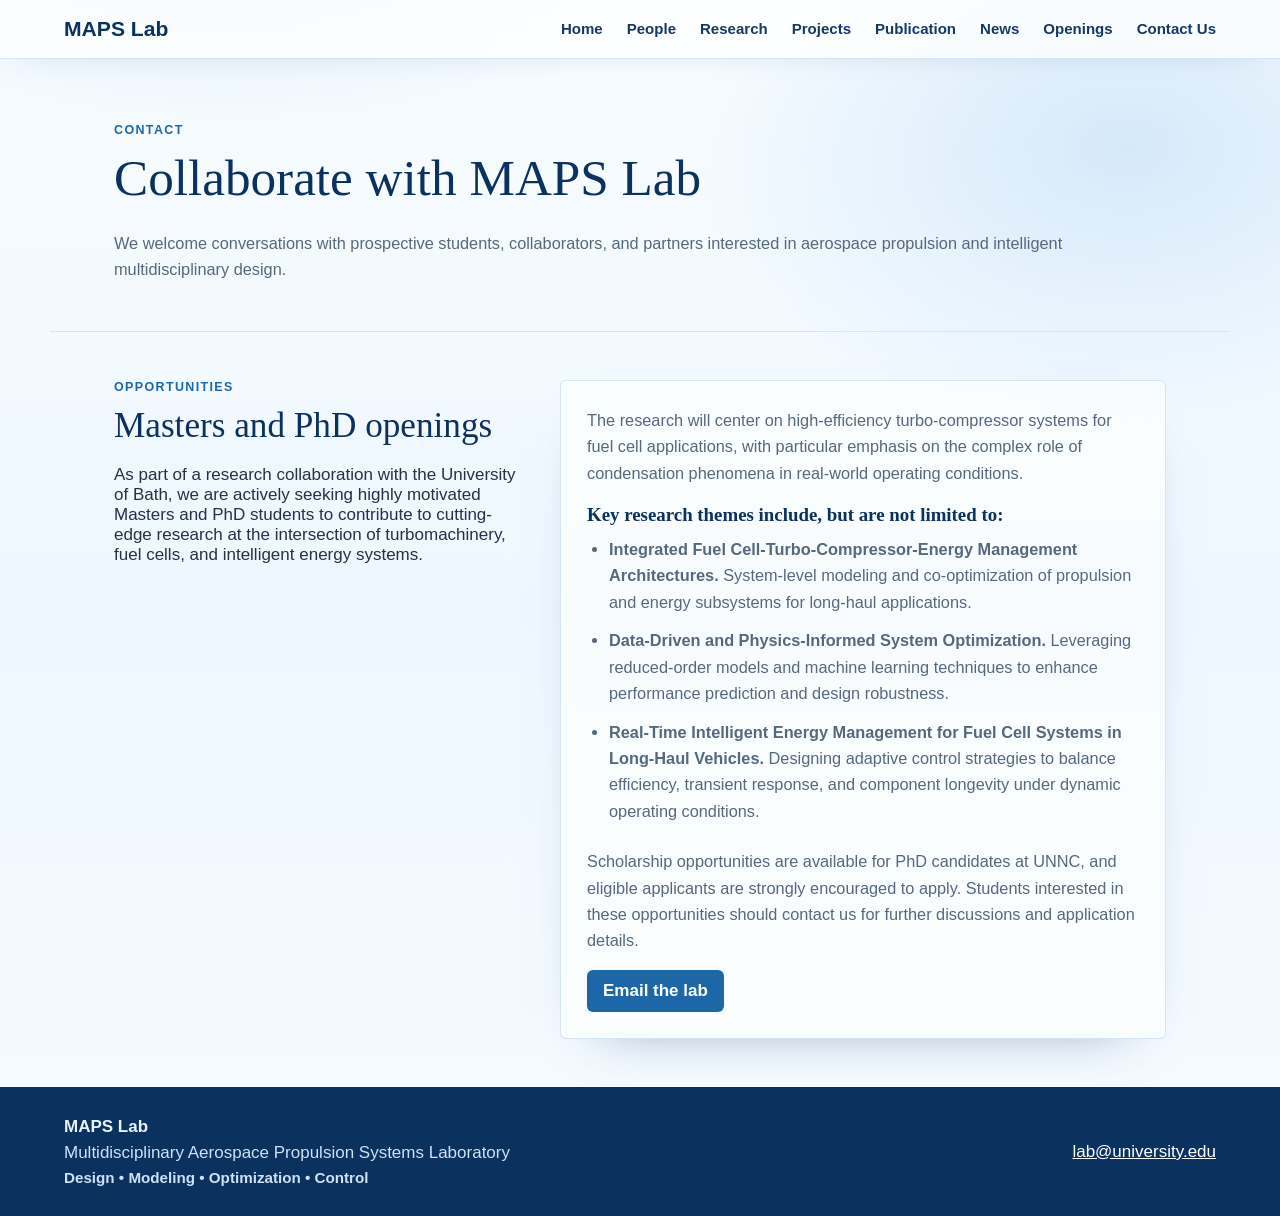
==== commit b27a1690: "Update MAPS Lab branding" ====
--- a/contact/index.html
+++ b/contact/index.html
@@ -50,7 +50,7 @@
   </main>
 
   <footer class="site-footer">
-    <div><strong>MAPS Lab</strong><p>Multidisciplinary Aerospace Propulsion Systems Design Laboratory</p></div>
+    <div><strong>MAPS Lab</strong><p>Multidisciplinary Aerospace Propulsion Systems Laboratory</p><p class="footer-tagline">Design • Modeling • Optimization • Control</p></div>
     <a href="mailto:lab@university.edu">lab@university.edu</a>
   </footer>
 </body>
--- a/styles.css
+++ b/styles.css
@@ -880,3 +880,289 @@
     gap: 16px;
   }
 }
+
+/* Homepage layout refinement: top-corner news ticker and wider smooth slides. */
+.home-layout {
+  grid-template-columns: minmax(0, 1fr) minmax(270px, 330px);
+  grid-template-areas:
+    "intro news"
+    "media media"
+    "copy copy";
+  gap: 26px 42px;
+}
+
+.home-main {
+  display: contents;
+}
+
+.lab-title,
+.home-main h1 {
+  grid-area: intro;
+}
+
+.lab-title {
+  align-self: end;
+}
+
+.home-main h1 {
+  align-self: start;
+  margin-top: 92px;
+}
+
+.home-carousel {
+  grid-area: media;
+  width: 100%;
+  max-width: none;
+  margin-top: 2px;
+  padding: 14px;
+  border-radius: 20px;
+}
+
+.carousel-track {
+  aspect-ratio: 2.18 / 1;
+  border-radius: 16px;
+  background: #fff;
+}
+
+.carousel-slide img {
+  width: 100%;
+  height: 100%;
+  object-fit: contain;
+  object-position: center;
+  background: #fff;
+}
+
+.carousel-controls {
+  min-height: 44px;
+}
+
+.home-copy {
+  grid-area: copy;
+  max-width: 920px;
+  margin-top: 0;
+}
+
+.news-ticker {
+  grid-area: news;
+  display: block;
+  min-height: 188px;
+  margin-top: 8px;
+  padding: 24px 24px 22px;
+  border-radius: 18px;
+  text-decoration: none;
+}
+
+.news-ticker:hover {
+  transform: translateY(-1px);
+  box-shadow: 0 26px 60px -40px rgba(13, 50, 94, 0.72);
+}
+
+.news-label {
+  display: block;
+  margin-bottom: 8px;
+  color: var(--primary);
+  font-size: 0.78rem;
+  font-weight: 800;
+  letter-spacing: 0.1em;
+  text-transform: uppercase;
+}
+
+.news-ticker-title {
+  display: block;
+  margin-bottom: 16px;
+  color: var(--primary-dark);
+  font-family: Georgia, "Times New Roman", serif;
+  font-size: 1.62rem;
+  line-height: 1.1;
+}
+
+.news-ticker-window {
+  position: relative;
+  display: block;
+  min-height: 96px;
+}
+
+.news-ticker-item {
+  position: absolute;
+  inset: 0;
+  display: block;
+  opacity: 0;
+  transform: translateY(8px);
+  transition: opacity 520ms ease, transform 520ms ease;
+}
+
+.news-ticker-item.is-active {
+  opacity: 1;
+  transform: translateY(0);
+}
+
+.news-ticker-item time {
+  display: block;
+  margin-bottom: 8px;
+  color: var(--primary-dark);
+  font-weight: 800;
+}
+
+.news-ticker-item span {
+  display: block;
+  color: var(--muted);
+  line-height: 1.48;
+}
+
+.news-ticker-link {
+  display: inline-block;
+  margin-top: 14px;
+  color: var(--primary-dark);
+  font-weight: 800;
+  text-decoration: underline;
+  text-underline-offset: 3px;
+}
+
+@media (max-width: 980px) {
+  .home-layout {
+    display: grid;
+    grid-template-columns: 1fr;
+    grid-template-areas:
+      "intro"
+      "news"
+      "media"
+      "copy";
+  }
+
+  .home-main h1 {
+    margin-top: 76px;
+  }
+
+  .news-ticker {
+    min-height: 172px;
+    margin-top: 0;
+  }
+}
+
+@media (max-width: 520px) {
+  .home-main h1 {
+    margin-top: 68px;
+  }
+
+  .carousel-track {
+    aspect-ratio: 1.35 / 1;
+  }
+
+  .news-ticker-window {
+    min-height: 116px;
+  }
+}
+
+.home-intro {
+  grid-area: intro;
+  align-self: end;
+}
+
+.home-intro .lab-title {
+  margin-top: 20px;
+}
+
+.home-intro h1 {
+  margin: 18px 0 8px;
+}
+
+.home-main {
+  display: block;
+}
+
+.lab-title,
+.home-main h1 {
+  grid-area: auto;
+}
+
+.home-main h1 {
+  margin-top: 0;
+}
+
+@media (max-width: 980px) {
+  .home-intro h1 {
+    margin-top: 16px;
+  }
+}
+
+/* Final home layout tuning: stable title, top-corner ticker, wide slide. */
+.home-layout {
+  grid-template-columns: minmax(0, 1fr) minmax(270px, 330px);
+  grid-template-areas:
+    "intro news"
+    "media media"
+    "copy copy";
+  gap: 24px 42px;
+}
+
+.home-intro {
+  grid-area: intro;
+  align-self: center;
+}
+
+.home-intro .lab-title,
+.lab-title {
+  grid-area: auto;
+  margin: 20px 0 12px;
+}
+
+.home-intro h1 {
+  margin: 0;
+  font-size: clamp(2.15rem, 4.3vw, 3.8rem);
+}
+
+.home-carousel {
+  grid-area: media;
+  width: 100%;
+  max-width: none;
+  margin-top: 0;
+}
+
+.carousel-track {
+  aspect-ratio: 2.18 / 1;
+}
+
+.home-copy {
+  grid-area: copy;
+  max-width: 940px;
+  margin-top: 0;
+}
+
+.news-ticker {
+  grid-area: news;
+  display: block;
+  align-self: start;
+  min-height: 190px;
+  margin-top: 12px;
+  text-decoration: none;
+}
+
+@media (max-width: 980px) {
+  .home-layout {
+    grid-template-columns: 1fr;
+    grid-template-areas:
+      "intro"
+      "news"
+      "media"
+      "copy";
+  }
+
+  .home-intro h1 {
+    font-size: clamp(2rem, 8vw, 3rem);
+  }
+}
+
+.lab-tagline {
+  margin: -2px 0 16px;
+  color: var(--primary);
+  font-size: clamp(1rem, 1.7vw, 1.16rem);
+  font-weight: 700;
+  letter-spacing: 0.02em;
+}
+
+.footer-tagline {
+  margin-top: 4px;
+  color: #ffffff;
+  font-size: 0.95rem;
+  font-weight: 700;
+}
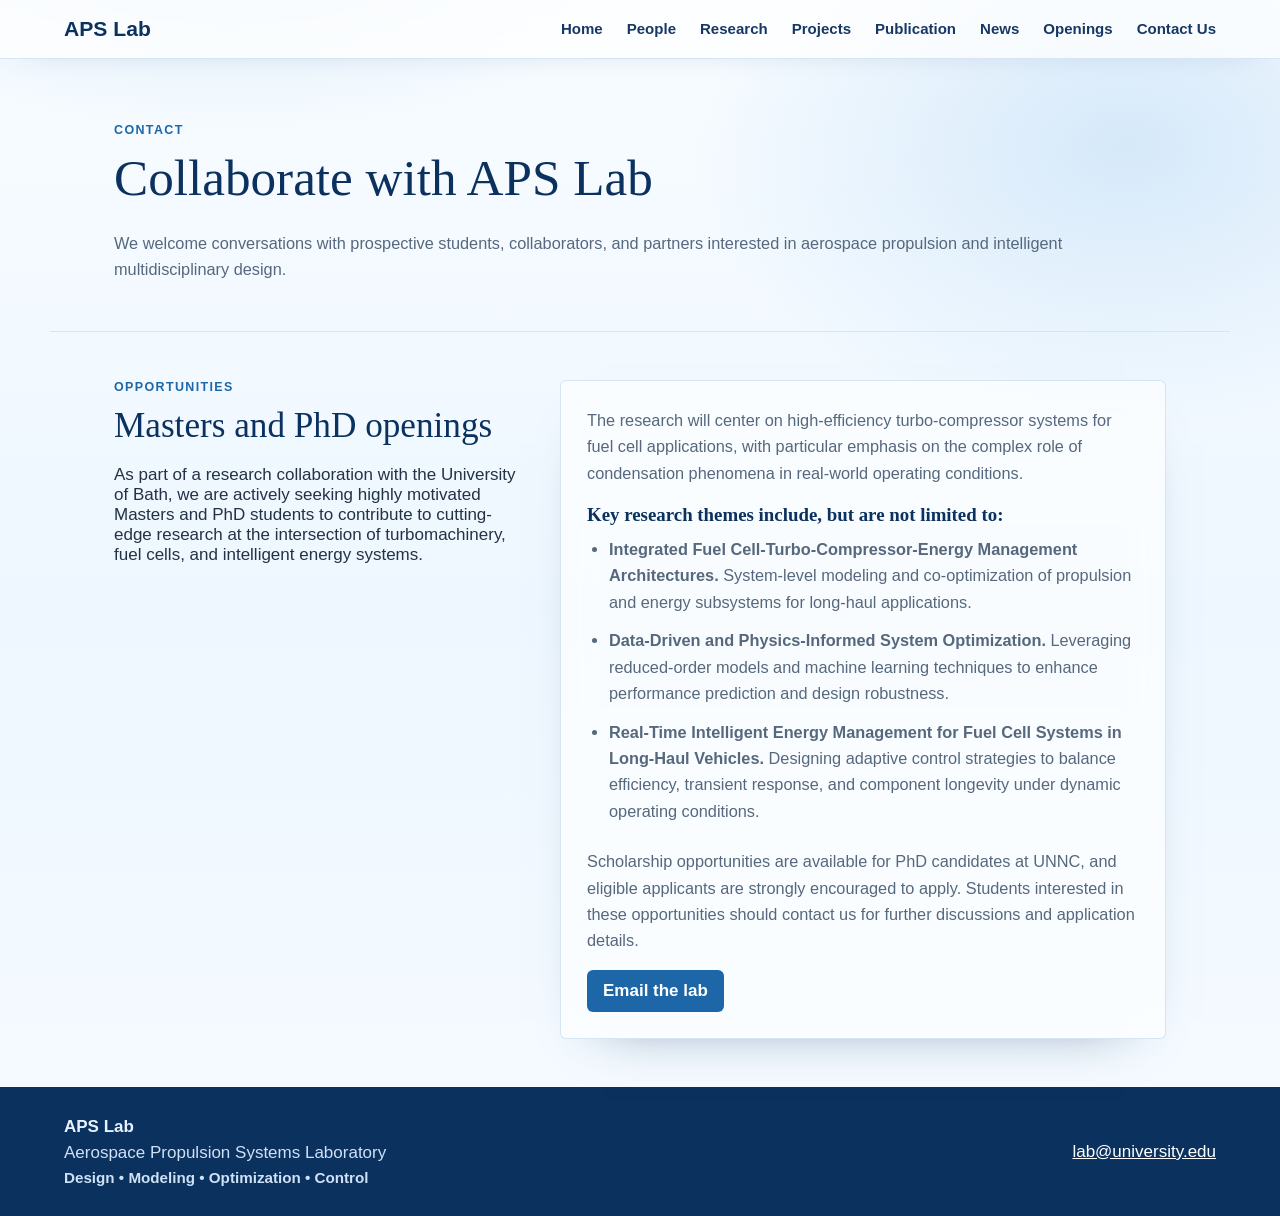
==== commit c47c9daa: "Rename site to APS Lab" ====
--- a/contact/index.html
+++ b/contact/index.html
@@ -3,14 +3,14 @@
 <head>
   <meta charset="utf-8">
   <meta name="viewport" content="width=device-width, initial-scale=1">
-  <title>Contact | MAPS Lab</title>
-  <meta name="description" content="Contact - MAPS Lab">
+  <title>Contact | APS Lab</title>
+  <meta name="description" content="Contact - APS Lab">
   <link rel="stylesheet" href="../styles.css">
   <link rel="icon" href="/assets/favicon.svg" type="image/svg+xml">
 </head>
 <body>
   <header class="site-header">
-    <a class="brand" href="/">MAPS Lab</a>
+    <a class="brand" href="/">APS Lab</a>
     <nav aria-label="Primary navigation">
       <a href="/">Home</a>
       <a href="/people/">People</a>
@@ -26,7 +26,7 @@
   <main>
     <section class="section page-hero">
       <p class="eyebrow">Contact</p>
-      <h1>Collaborate with MAPS Lab</h1>
+      <h1>Collaborate with APS Lab</h1>
       <p class="lede">We welcome conversations with prospective students, collaborators, and partners interested in aerospace propulsion and intelligent multidisciplinary design.</p>
     </section>
     <section class="section openings-section">
@@ -50,7 +50,7 @@
   </main>
 
   <footer class="site-footer">
-    <div><strong>MAPS Lab</strong><p>Multidisciplinary Aerospace Propulsion Systems Laboratory</p><p class="footer-tagline">Design • Modeling • Optimization • Control</p></div>
+    <div><strong>APS Lab</strong><p>Aerospace Propulsion Systems Laboratory</p><p class="footer-tagline">Design • Modeling • Optimization • Control</p></div>
     <a href="mailto:lab@university.edu">lab@university.edu</a>
   </footer>
 </body>
--- a/styles.css
+++ b/styles.css
@@ -1166,3 +1166,47 @@
   font-size: 0.95rem;
   font-weight: 700;
 }
+/* Final APS Lab homepage polish: stable rotating news card without text collisions. */
+.news-ticker {
+  display: flex;
+  flex-direction: column;
+  min-height: 330px;
+  padding: 28px 28px 26px;
+}
+
+.news-ticker-window {
+  position: relative;
+  flex: 1 1 auto;
+  min-height: 170px;
+}
+
+.news-ticker-link {
+  margin-top: auto;
+  padding-top: 18px;
+}
+
+.news-ticker-item span {
+  font-size: clamp(1rem, 1.25vw, 1.12rem);
+  line-height: 1.52;
+}
+
+@media (max-width: 980px) {
+  .news-ticker {
+    min-height: 300px;
+  }
+
+  .news-ticker-window {
+    min-height: 148px;
+  }
+}
+
+@media (max-width: 520px) {
+  .news-ticker {
+    min-height: 340px;
+    padding: 24px 22px;
+  }
+
+  .news-ticker-window {
+    min-height: 190px;
+  }
+}
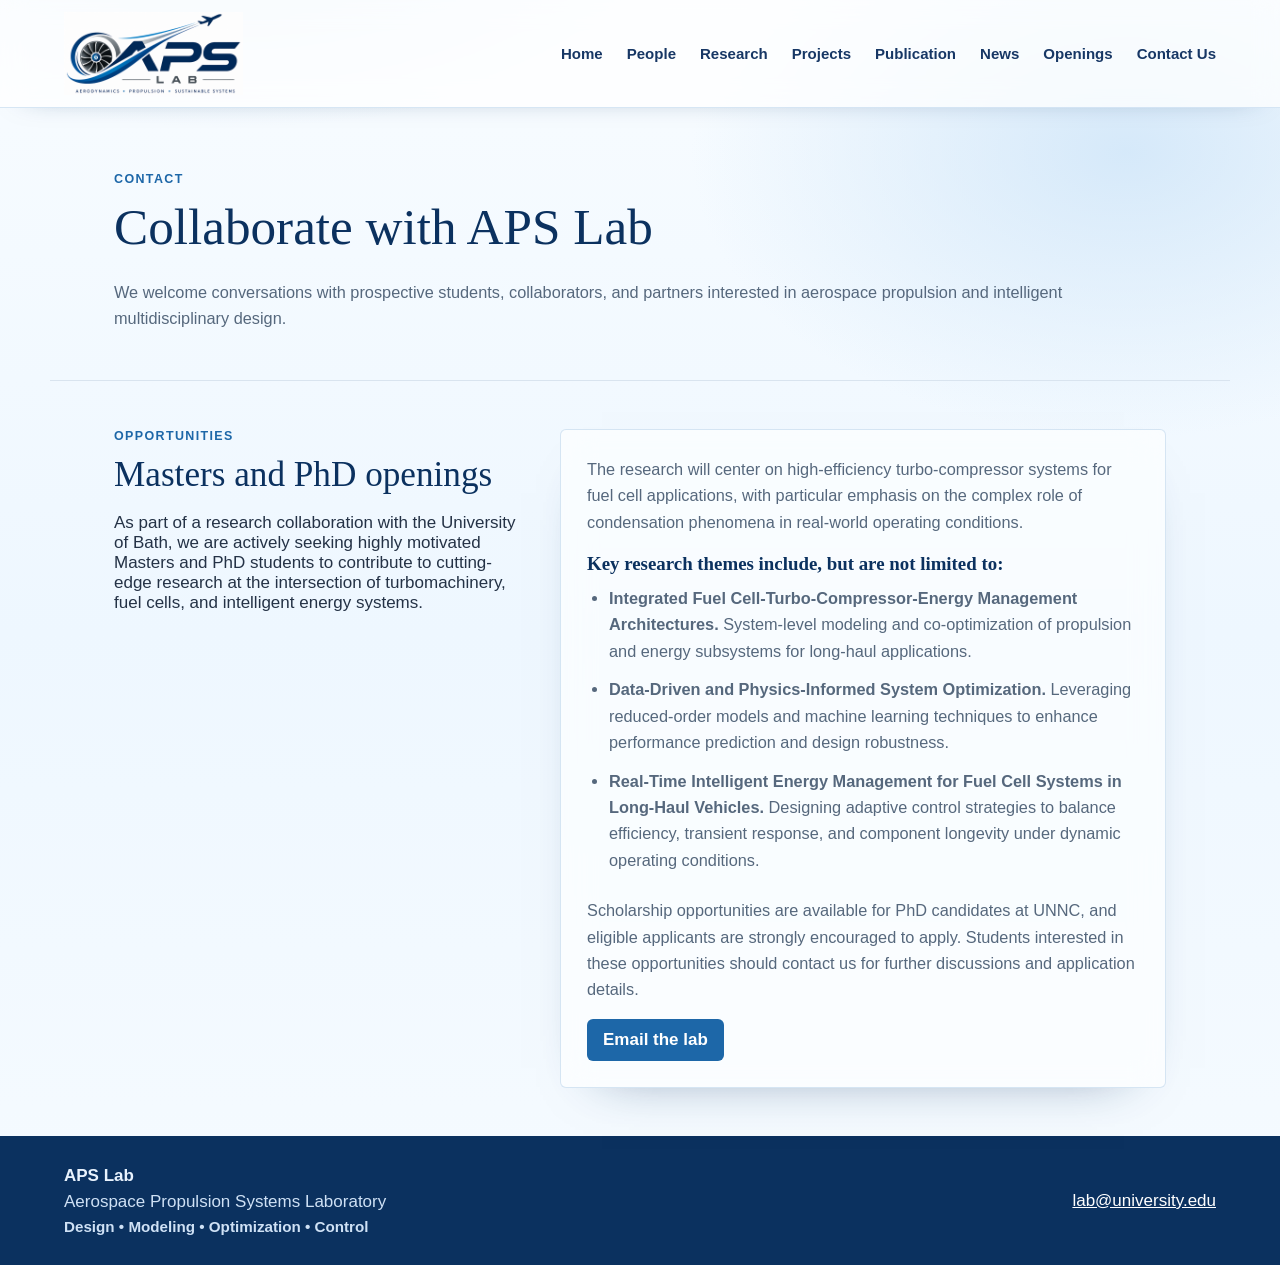
==== commit 33f297ed: "Add APS Lab header logo" ====
--- a/contact/index.html
+++ b/contact/index.html
@@ -10,7 +10,7 @@
 </head>
 <body>
   <header class="site-header">
-    <a class="brand" href="/">APS Lab</a>
+    <a class="brand" href="/" aria-label="APS Lab home"><img class="brand-logo" src="/assets/aps-logo.png" alt="APS Lab"></a>
     <nav aria-label="Primary navigation">
       <a href="/">Home</a>
       <a href="/people/">People</a>
--- a/styles.css
+++ b/styles.css
@@ -1210,3 +1210,38 @@
     min-height: 190px;
   }
 }
+/* Header logo mark. */
+.brand {
+  display: inline-flex;
+  align-items: center;
+  flex: 0 0 auto;
+}
+
+.brand-logo {
+  display: block;
+  width: clamp(132px, 15vw, 190px);
+  height: auto;
+  max-height: 56px;
+  object-fit: contain;
+}
+
+@media (max-width: 760px) {
+  .brand-logo {
+    width: 124px;
+    max-height: 46px;
+  }
+}
+/* Preserve the APS logo proportions in the compact header. */
+.brand-logo {
+  width: clamp(132px, 14vw, 180px);
+  height: auto;
+  max-height: none;
+}
+
+@media (max-width: 760px) {
+  .brand-logo {
+    width: 118px;
+    height: auto;
+    max-height: none;
+  }
+}
